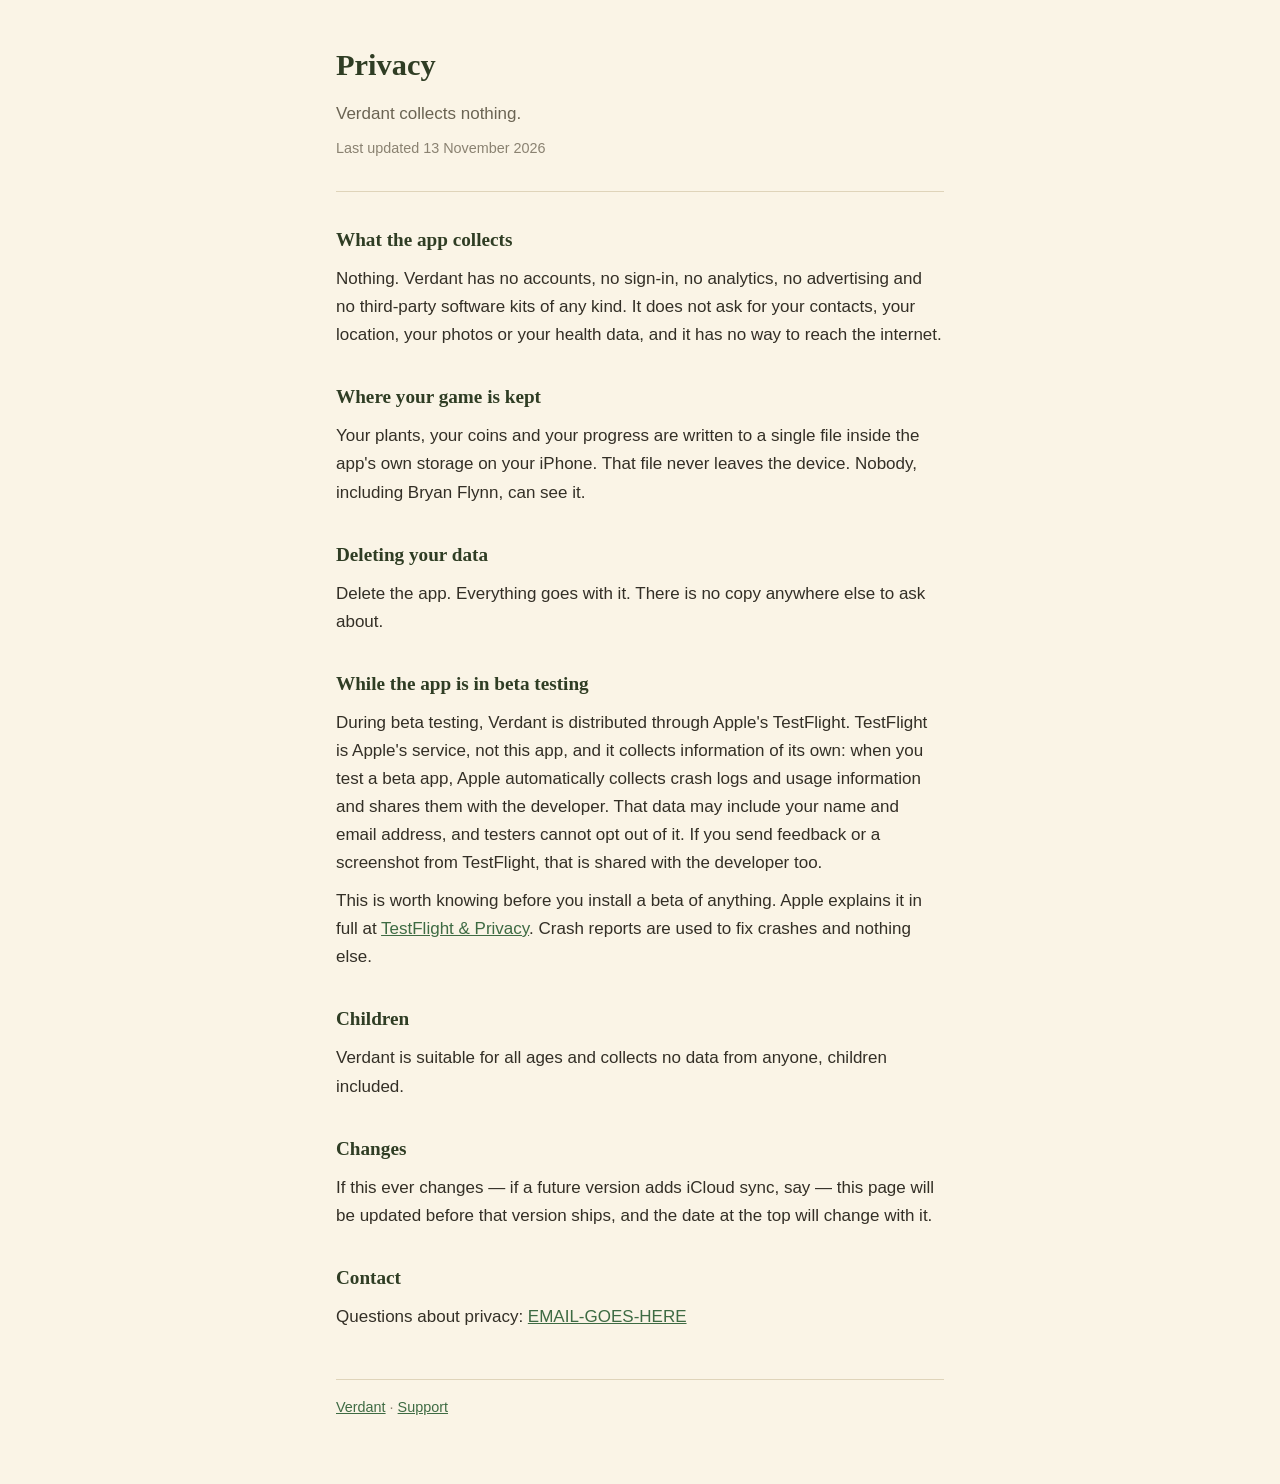
==== privacy.html @ d337e3f1 "Add files via upload" ====
<!DOCTYPE html>
<html lang="en">
<head>
<meta charset="utf-8">
<meta name="viewport" content="width=device-width, initial-scale=1">
<title>Verdant &mdash; Privacy</title>
<link rel="stylesheet" href="style.css">
</head>
<body>
<main>
  <header>
    <h1>Privacy</h1>
    <p class="lede">Verdant collects nothing.</p>
    <p class="date">Last updated 13 November 2026</p>
  </header>

  <h2>What the app collects</h2>
  <p>Nothing. Verdant has no accounts, no sign-in, no analytics, no advertising and no
  third-party software kits of any kind. It does not ask for your contacts, your location,
  your photos or your health data, and it has no way to reach the internet.</p>

  <h2>Where your game is kept</h2>
  <p>Your plants, your coins and your progress are written to a single file inside the app's
  own storage on your iPhone. That file never leaves the device. Nobody, including Bryan Flynn,
  can see it.</p>

  <h2>Deleting your data</h2>
  <p>Delete the app. Everything goes with it. There is no copy anywhere else to ask about.</p>

  <h2>While the app is in beta testing</h2>
  <p>During beta testing, Verdant is distributed through Apple's TestFlight. TestFlight is
  Apple's service, not this app, and it collects information of its own: when you test a beta
  app, Apple automatically collects crash logs and usage information and shares them with the
  developer. That data may include your name and email address, and testers cannot opt out of
  it. If you send feedback or a screenshot from TestFlight, that is shared with the developer
  too.</p>
  <p>This is worth knowing before you install a beta of anything. Apple explains it in full at
  <a href="https://www.apple.com/legal/privacy/data/en/test-flight/">TestFlight &amp; Privacy</a>.
  Crash reports are used to fix crashes and nothing else.</p>

  <h2>Children</h2>
  <p>Verdant is suitable for all ages and collects no data from anyone, children included.</p>

  <h2>Changes</h2>
  <p>If this ever changes &mdash; if a future version adds iCloud sync, say &mdash; this page
  will be updated before that version ships, and the date at the top will change with it.</p>

  <h2>Contact</h2>
  <p>Questions about privacy: <a href="mailto:EMAIL-GOES-HERE">EMAIL-GOES-HERE</a></p>

  <footer><a href="index.html">Verdant</a> &middot; <a href="support.html">Support</a></footer>
</main>
</body>
</html>
---- style.css ----
:root { color-scheme: light; }
* { box-sizing: border-box; }
body {
  margin: 0; padding: 2.5rem 1.25rem 4rem;
  background: #FAF4E6; color: #332F26;
  font: 17px/1.65 -apple-system, BlinkMacSystemFont, "Segoe UI", Roboto, sans-serif;
}
main { max-width: 38rem; margin: 0 auto; }
header { border-bottom: 1px solid #DFD4BA; padding-bottom: 1.25rem; margin-bottom: 2rem; }
h1 { font-family: Georgia, "Times New Roman", serif; font-size: 1.9rem; color: #2F3D24; margin: 0 0 .3rem; }
h2 { font-family: Georgia, serif; font-size: 1.2rem; color: #2F3D24; margin: 2rem 0 .5rem; }
p, li { margin: .6rem 0; }
a { color: #3E6B43; }
.lede { color: #6B6453; }
.date { color: #8A8271; font-size: .9rem; }
nav a { margin-right: 1rem; font-size: .95rem; }
footer { margin-top: 3rem; border-top: 1px solid #DFD4BA; padding-top: 1rem; color: #8A8271; font-size: .9rem; }
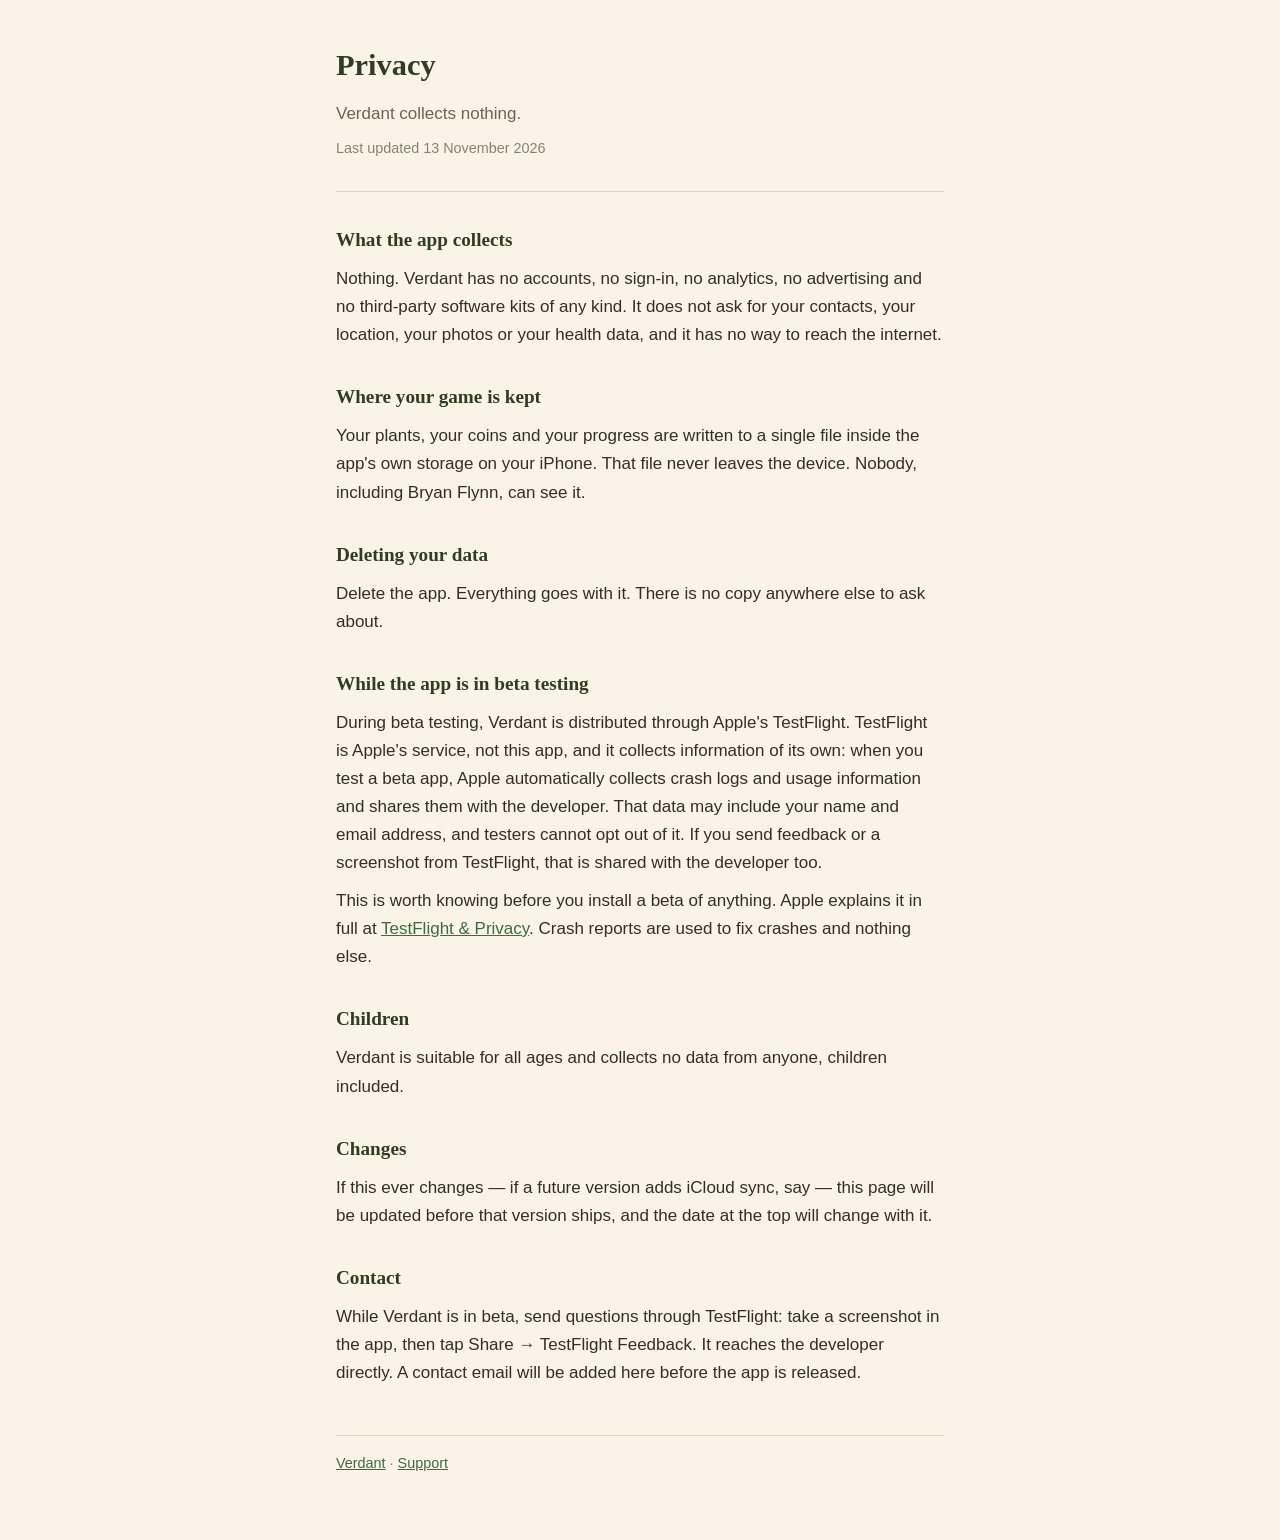
==== commit 38dcea9f: "Point contact lines at TestFlight feedback for the beta The placeholder address is gone. Testers rea" ====
--- a/privacy.html
+++ b/privacy.html
@@ -46,7 +46,9 @@
   will be updated before that version ships, and the date at the top will change with it.</p>
 
   <h2>Contact</h2>
-  <p>Questions about privacy: <a href="mailto:EMAIL-GOES-HERE">EMAIL-GOES-HERE</a></p>
+  <p>While Verdant is in beta, send questions through TestFlight: take a screenshot in the
+  app, then tap Share &rarr; TestFlight Feedback. It reaches the developer directly. A contact
+  email will be added here before the app is released.</p>
 
   <footer><a href="index.html">Verdant</a> &middot; <a href="support.html">Support</a></footer>
 </main>
